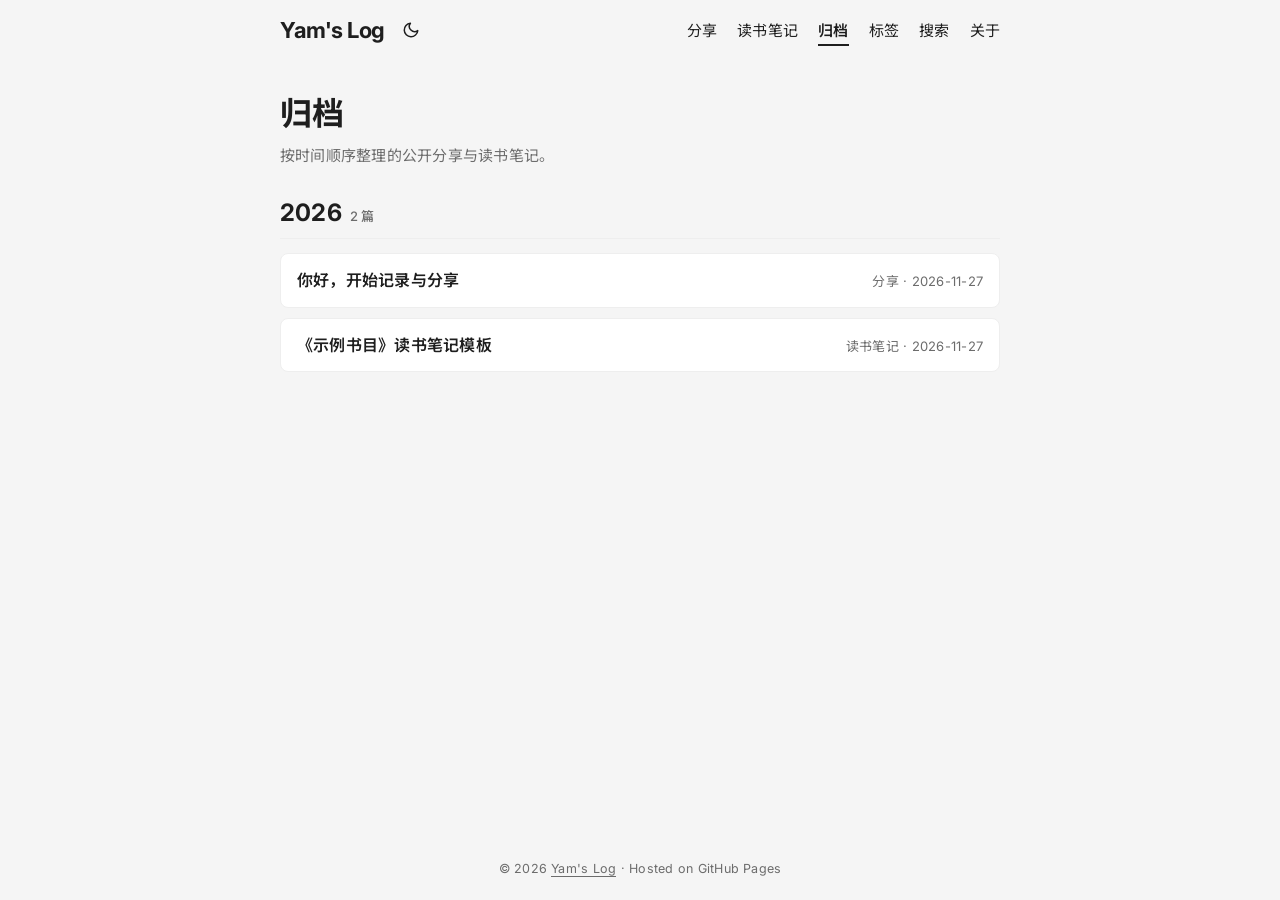
==== archives.html @ 6a303d7e "feat: add minimalist personal homepage and reading notes framework" ====
<!DOCTYPE html>
<html lang="zh-CN">
<head>
  <meta charset="utf-8">
  <meta name="viewport" content="width=device-width, initial-scale=1">
  <title>归档 · Yam's Log</title>
  <link rel="preconnect" href="https://fonts.googleapis.com">
  <link rel="preconnect" href="https://fonts.gstatic.com" crossorigin>
  <link href="https://fonts.googleapis.com/css2?family=Inter:wght@400;500;600;700&family=Noto+Sans+SC:wght@400;500;700&display=swap" rel="stylesheet">
  <script src="assets/js/theme.js"></script>
  <link rel="stylesheet" href="assets/css/style.css">
</head>
<body class="list" data-page="archives">
  <header id="site-header" class="header"></header>
  <main class="main">
    <header class="page-header">
      <h1>归档</h1>
      <p>按时间顺序整理的公开分享与读书笔记。</p>
    </header>
    <div id="archives-container"></div>
  </main>
  <footer id="site-footer" class="footer"></footer>
  <script src="data/site.js"></script>
  <script src="assets/js/app.js"></script>
</body>
</html>
---- assets/css/style.css ----
/* ==========================================================================
   PaperMod / Lil'Log inspired minimalist Chinese reading theme
   ========================================================================== */

:root {
  --main-width: 720px;
  --gap: 24px;
  --content-gap: 20px;
  --header-height: 60px;
  --footer-height: 60px;
  --radius: 8px;

  /* Light palette (PaperMod) */
  --theme: #ffffff;
  --list-bg: #f5f5f5;
  --entry: #ffffff;
  --primary: #1e1e1e;
  --content: #1f1f1f;
  --secondary: #6c6c6c;
  --tertiary: #d6d6d6;
  --border: #eeeeee;
  --code-bg: #f5f5f5;
  --hljs-bg: #1c1d21;
  --hljs-text: #d5d5d6;

  --font-sans: "Inter", "Noto Sans SC", -apple-system, BlinkMacSystemFont, "PingFang SC",
    "Hiragino Sans GB", "Microsoft YaHei", "Segoe UI", Roboto, sans-serif;
  --font-mono: ui-monospace, SFMono-Regular, Menlo, Monaco, Consolas, "Liberation Mono", monospace;
}

html.dark {
  --theme: #1d1e20;
  --list-bg: #1d1e20;
  --entry: #2e2e33;
  --primary: #dadadb;
  --content: #c4c4c5;
  --secondary: #9b9c9d;
  --tertiary: #414244;
  --border: #333333;
  --code-bg: #37383e;
  --hljs-bg: #2e2e33;
  --hljs-text: #dadadb;
}

*,
*::before,
*::after {
  box-sizing: border-box;
}

html {
  scroll-behavior: smooth;
  overflow-y: scroll;
  -webkit-text-size-adjust: 100%;
}

body {
  margin: 0;
  font-family: var(--font-sans);
  font-size: 16px;
  line-height: 1.8;
  letter-spacing: 0.015em;
  color: var(--primary);
  background: var(--theme);
  word-break: break-word;
  -webkit-font-smoothing: antialiased;
  -moz-osx-font-smoothing: grayscale;
}

body.list {
  background: var(--list-bg);
}

a {
  color: var(--primary);
  text-decoration: none;
}

h1, h2, h3, h4, h5, h6 {
  margin: 0;
  color: var(--primary);
  line-height: 1.35;
  font-weight: 700;
}

p {
  margin: 0;
}

button {
  font-family: inherit;
  cursor: pointer;
  background: none;
  border: 0;
  color: inherit;
  padding: 0;
}

/* ==========================================================================
   Header & Navigation
   ========================================================================== */

.header {
  width: 100%;
}

.nav {
  max-width: calc(var(--main-width) + var(--gap) * 2);
  margin: 0 auto;
  padding: 0 var(--gap);
  min-height: var(--header-height);
  display: flex;
  flex-wrap: wrap;
  align-items: center;
  justify-content: space-between;
  gap: 12px;
}

.logo-wrap {
  display: inline-flex;
  align-items: center;
  gap: 10px;
}

.logo {
  font-size: 22px;
  font-weight: 700;
  letter-spacing: -0.02em;
  line-height: var(--header-height);
  color: var(--primary);
}

#theme-toggle {
  display: inline-flex;
  align-items: center;
  justify-content: center;
  width: 32px;
  height: 32px;
  border-radius: 6px;
  color: var(--primary);
  transition: background 0.15s ease;
}

#theme-toggle:hover {
  background: var(--border);
}

#theme-toggle svg {
  width: 18px;
  height: 18px;
}

html.dark #moon {
  display: none;
}

html:not(.dark) #sun {
  display: none;
}

#menu {
  list-style: none;
  margin: 0;
  padding: 0;
  display: flex;
  align-items: center;
  flex-wrap: wrap;
  gap: 20px;
}

#menu a {
  font-size: 15px;
  color: var(--primary);
  padding: 4px 0;
  transition: opacity 0.15s ease;
}

#menu a:hover {
  opacity: 0.72;
}

#menu a.active {
  font-weight: 600;
  border-bottom: 2px solid var(--primary);
}

/* ==========================================================================
   Main Container
   ========================================================================== */

.main {
  position: relative;
  min-height: calc(100vh - var(--header-height) - var(--footer-height));
  max-width: calc(var(--main-width) + var(--gap) * 2);
  margin: 0 auto;
  padding: var(--gap);
}

/* ==========================================================================
   Home Welcome / Page Header
   ========================================================================== */

.home-info {
  margin: 18px 0 36px;
}

.home-info h1 {
  font-size: 32px;
  line-height: 1.35;
  margin-bottom: 14px;
}

.home-info .home-bio {
  font-size: 16px;
  line-height: 1.85;
  color: var(--secondary);
}

.social-icons {
  display: flex;
  align-items: center;
  gap: 14px;
  margin-top: 18px;
}

.social-icons a {
  display: inline-flex;
  align-items: center;
  justify-content: center;
  width: 28px;
  height: 28px;
  color: var(--primary);
  opacity: 0.85;
  transition: opacity 0.15s ease, transform 0.15s ease;
}

.social-icons a:hover {
  opacity: 1;
  transform: translateY(-1px);
}

.social-icons svg {
  width: 22px;
  height: 22px;
}

.page-header {
  margin: 8px 0 28px;
}

.page-header h1 {
  font-size: 32px;
  margin-bottom: 8px;
}

.page-header p {
  font-size: 15px;
  color: var(--secondary);
  line-height: 1.75;
}

/* ==========================================================================
   Filter Pills (Minimalist Monochrome)
   ========================================================================== */

.filter-bar {
  display: flex;
  flex-wrap: wrap;
  align-items: center;
  gap: 8px;
  margin-bottom: 20px;
}

.filter-pill {
  font-size: 13.5px;
  padding: 5px 14px;
  border-radius: var(--radius);
  background: var(--entry);
  border: 1px solid var(--border);
  color: var(--secondary);
  transition: background 0.15s ease, color 0.15s ease, border-color 0.15s ease;
}

.filter-pill:hover {
  color: var(--primary);
  border-color: var(--tertiary);
}

.filter-pill.active {
  background: var(--primary);
  color: var(--theme);
  border-color: var(--primary);
  font-weight: 500;
}

/* ==========================================================================
   Post / Book Entry Cards (PaperMod style)
   ========================================================================== */

.post-entry {
  position: relative;
  margin-bottom: var(--gap);
  padding: var(--gap);
  background: var(--entry);
  border-radius: var(--radius);
  border: 1px solid var(--border);
  transition: transform 0.1s ease, border-color 0.15s ease;
}

.post-entry:hover {
  border-color: var(--tertiary);
}

.post-entry:active {
  transform: scale(0.985);
}

.entry-header {
  display: flex;
  align-items: flex-start;
  justify-content: space-between;
  gap: 12px;
}

.entry-header h2 {
  font-size: 21px;
  line-height: 1.4;
  font-weight: 700;
}

.entry-badge {
  flex-shrink: 0;
  font-size: 12px;
  line-height: 1.4;
  padding: 3px 9px;
  border-radius: 6px;
  background: var(--code-bg);
  border: 1px solid var(--border);
  color: var(--secondary);
  margin-top: 2px;
}

.entry-book-author {
  margin-top: 4px;
  font-size: 13.5px;
  color: var(--secondary);
}

.entry-content {
  margin: 10px 0 12px;
  color: var(--secondary);
  font-size: 14.5px;
  line-height: 1.7;
  overflow: hidden;
  display: -webkit-box;
  -webkit-box-orient: vertical;
  -webkit-line-clamp: 2;
}

.entry-footer {
  display: flex;
  flex-wrap: wrap;
  align-items: center;
  gap: 6px 14px;
  color: var(--secondary);
  font-size: 13px;
}

.entry-link {
  position: absolute;
  inset: 0;
  border-radius: var(--radius);
}

.entry-link:focus-visible {
  outline: 2px solid var(--primary);
  outline-offset: 2px;
}

.empty-state {
  padding: 36px 24px;
  text-align: center;
  background: var(--entry);
  border: 1px solid var(--border);
  border-radius: var(--radius);
  color: var(--secondary);
  font-size: 15px;
}

/* ==========================================================================
   Archives
   ========================================================================== */

.archive-year {
  margin-top: 28px;
}

.archive-year:first-child {
  margin-top: 0;
}

.archive-year-header {
  font-size: 24px;
  padding-bottom: 8px;
  border-bottom: 1px solid var(--border);
  margin-bottom: 14px;
  display: flex;
  align-items: baseline;
  gap: 8px;
}

.archive-count {
  font-size: 13px;
  font-weight: 500;
  color: var(--secondary);
}

.archive-entry {
  position: relative;
  display: flex;
  align-items: baseline;
  justify-content: space-between;
  gap: 16px;
  padding: 12px 16px;
  margin-bottom: 10px;
  background: var(--entry);
  border: 1px solid var(--border);
  border-radius: var(--radius);
  transition: border-color 0.15s ease;
}

.archive-entry:hover {
  border-color: var(--tertiary);
}

.archive-entry-title {
  font-size: 16px;
  font-weight: 600;
  color: var(--primary);
}

.archive-entry-meta {
  flex-shrink: 0;
  font-size: 13px;
  color: var(--secondary);
}

/* ==========================================================================
   Tags
   ========================================================================== */

.terms-tags {
  display: flex;
  flex-wrap: wrap;
  gap: 10px;
  margin-bottom: 28px;
}

.terms-tags a,
.terms-tags button {
  display: inline-flex;
  align-items: center;
  gap: 6px;
  padding: 6px 14px;
  border-radius: var(--radius);
  background: var(--entry);
  border: 1px solid var(--border);
  font-size: 14px;
  color: var(--primary);
  transition: border-color 0.15s ease, background 0.15s ease;
}

.terms-tags button:hover,
.terms-tags button.active {
  background: var(--primary);
  color: var(--theme);
  border-color: var(--primary);
}

.terms-tags sup {
  font-size: 12px;
  opacity: 0.72;
}

/* ==========================================================================
   Search
   ========================================================================== */

.search-box {
  margin-bottom: 24px;
}

.search-input {
  width: 100%;
  padding: 12px 16px;
  font-family: inherit;
  font-size: 16px;
  color: var(--primary);
  background: var(--entry);
  border: 1px solid var(--tertiary);
  border-radius: var(--radius);
  outline: none;
  transition: border-color 0.15s ease;
}

.search-input:focus {
  border-color: var(--primary);
}

.search-input::placeholder {
  color: var(--secondary);
}

/* ==========================================================================
   Article / Post Reading View
   ========================================================================== */

.post-single {
  padding-bottom: 24px;
}

.post-header {
  margin: 16px auto 24px;
}

.post-breadcrumbs {
  font-size: 13.5px;
  color: var(--secondary);
  margin-bottom: 12px;
}

.post-breadcrumbs a {
  color: var(--secondary);
}

.post-breadcrumbs a:hover {
  color: var(--primary);
}

.post-title {
  font-size: 34px;
  line-height: 1.3;
  margin-bottom: 12px;
}

.post-meta {
  display: flex;
  flex-wrap: wrap;
  align-items: center;
  gap: 6px 14px;
  font-size: 14px;
  color: var(--secondary);
}

.book-meta-card {
  margin: 18px 0 24px;
  padding: 14px 18px;
  background: var(--code-bg);
  border: 1px solid var(--border);
  border-radius: var(--radius);
  font-size: 14px;
  color: var(--secondary);
  display: flex;
  flex-wrap: wrap;
  gap: 8px 20px;
}

.book-meta-card strong {
  color: var(--primary);
  font-weight: 600;
}

/* Collapsible TOC (PaperMod style) */
.toc {
  margin: 0 0 32px;
  padding: 10px 16px;
  border: 1px solid var(--border);
  border-radius: var(--radius);
  background: var(--code-bg);
  font-size: 14.5px;
}

html.dark .toc {
  background: var(--entry);
}

.toc summary {
  cursor: pointer;
  font-weight: 600;
  color: var(--primary);
  user-select: none;
  list-style: none;
  display: flex;
  align-items: center;
  gap: 8px;
}

.toc summary::-webkit-details-marker {
  display: none;
}

.toc summary::before {
  content: "▸";
  font-size: 12px;
  transition: transform 0.15s ease;
}

.toc[open] summary::before {
  transform: rotate(90deg);
}

.toc .toc-inner {
  margin: 10px 0 4px;
  padding-left: 16px;
}

.toc ul {
  margin: 0;
  padding: 0;
  list-style: none;
}

.toc li {
  margin: 5px 0;
  line-height: 1.55;
}

.toc li.toc-h3 {
  padding-left: 16px;
  font-size: 13.5px;
}

.toc a {
  color: var(--secondary);
}

.toc a:hover {
  color: var(--primary);
  text-decoration: underline;
  text-underline-offset: 3px;
}

/* Article Markdown Content */
.post-content {
  color: var(--content);
  font-size: 16px;
  line-height: 1.85;
  counter-reset: fig;
}

.post-content > *:first-child {
  margin-top: 0;
}

.post-content h1 {
  font-size: 26px;
  margin: 34px 0 16px;
}

.post-content h2 {
  font-size: 22px;
  margin: 32px 0 14px;
  padding-bottom: 6px;
  border-bottom: 1px solid var(--border);
}

.post-content h3 {
  font-size: 18px;
  margin: 26px 0 12px;
}

.post-content h4 {
  font-size: 16px;
  margin: 22px 0 10px;
}

.post-content p {
  margin-bottom: var(--content-gap);
}

.post-content a {
  color: var(--primary);
  box-shadow: 0 1px 0 var(--secondary);
  transition: opacity 0.15s ease;
}

.post-content a:hover {
  opacity: 0.7;
}

.post-content strong {
  color: var(--primary);
  font-weight: 700;
}

.post-content ul,
.post-content ol {
  margin: 0 0 var(--content-gap);
  padding-left: 1.6em;
}

.post-content li {
  margin-bottom: 6px;
}

.post-content li > p {
  margin-bottom: 6px;
}

.post-content blockquote {
  margin: 22px 0;
  padding: 4px 16px;
  border-left: 3px solid var(--primary);
  color: var(--secondary);
}

.post-content blockquote p:last-child {
  margin-bottom: 0;
}

.post-content hr {
  margin: 32px 0;
  height: 1px;
  border: 0;
  background: var(--border);
}

.post-content code {
  font-family: var(--font-mono);
  font-size: 0.84em;
  padding: 2px 6px;
  margin: 0 2px;
  background: var(--code-bg);
  border-radius: 4px;
}

.post-content pre {
  position: relative;
  margin: 18px 0 22px;
  padding: 16px 18px;
  background: var(--hljs-bg);
  color: var(--hljs-text);
  border-radius: var(--radius);
  overflow-x: auto;
  line-height: 1.6;
}

.post-content pre code {
  background: transparent;
  padding: 0;
  margin: 0;
  font-size: 13.5px;
  color: inherit;
}

.copy-code-btn {
  position: absolute;
  top: 10px;
  right: 10px;
  padding: 3px 9px;
  font-size: 12px;
  color: #c4c4c5;
  background: rgba(255, 255, 255, 0.1);
  border-radius: 4px;
  opacity: 0;
  transition: opacity 0.15s ease, background 0.15s ease;
}

.post-content pre:hover .copy-code-btn,
.copy-code-btn:focus-visible {
  opacity: 1;
}

.copy-code-btn:hover {
  background: rgba(255, 255, 255, 0.2);
}

.post-content table {
  width: 100%;
  border-collapse: collapse;
  margin: 20px 0 26px;
  font-size: 14.5px;
  display: block;
  overflow-x: auto;
}

.post-content th,
.post-content td {
  padding: 10px 12px;
  border-bottom: 1px solid var(--border);
  text-align: left;
}

.post-content th {
  font-weight: 600;
  color: var(--primary);
  border-bottom-width: 2px;
}

.post-content figure {
  margin: 24px 0 30px;
  text-align: center;
}

.post-content img {
  max-width: 100%;
  height: auto;
  border-radius: 6px;
  display: block;
  margin: 0 auto;
}

.post-content figcaption {
  margin-top: 10px;
  font-size: 13.5px;
  line-height: 1.5;
  color: var(--secondary);
}

.post-content figcaption::before {
  counter-increment: fig;
  content: "图 " counter(fig) "：";
  font-weight: 600;
}

/* Post Footer */
.post-footer {
  margin-top: 48px;
}

.post-tags {
  display: flex;
  flex-wrap: wrap;
  gap: 8px;
  margin-bottom: 24px;
}

.post-tags a {
  display: inline-block;
  padding: 4px 12px;
  font-size: 13.5px;
  border-radius: var(--radius);
  background: var(--code-bg);
  border: 1px solid var(--border);
  color: var(--secondary);
  transition: color 0.15s ease, border-color 0.15s ease;
}

.post-tags a:hover {
  color: var(--primary);
  border-color: var(--tertiary);
}

.paginav {
  display: flex;
  justify-content: space-between;
  gap: 14px;
  border: 1px solid var(--border);
  border-radius: var(--radius);
  background: var(--code-bg);
  padding: 12px 16px;
}

html.dark .paginav {
  background: var(--entry);
}

.paginav a {
  display: flex;
  flex-direction: column;
  max-width: 48%;
  font-size: 14px;
}

.paginav a.next {
  margin-left: auto;
  text-align: right;
}

.paginav .nav-label {
  font-size: 12px;
  color: var(--secondary);
  margin-bottom: 2px;
}

.paginav .nav-title {
  font-weight: 600;
  color: var(--primary);
}

/* ==========================================================================
   Footer
   ========================================================================== */

.footer {
  max-width: calc(var(--main-width) + var(--gap) * 2);
  margin: 0 auto;
  padding: 18px var(--gap);
  min-height: var(--footer-height);
  text-align: center;
  font-size: 12.5px;
  line-height: 1.8;
  color: var(--secondary);
}

.footer a {
  color: var(--secondary);
  border-bottom: 1px solid var(--secondary);
}

.footer a:hover {
  color: var(--primary);
  border-bottom-color: var(--primary);
}

/* ==========================================================================
   Responsive
   ========================================================================== */

@media (max-width: 640px) {
  :root {
    --gap: 16px;
  }

  .nav {
    padding: 10px var(--gap);
  }

  .logo {
    line-height: 1.4;
    font-size: 20px;
  }

  #menu {
    gap: 14px;
  }

  #menu a {
    font-size: 14px;
  }

  .home-info h1,
  .page-header h1 {
    font-size: 26px;
  }

  .post-title {
    font-size: 26px;
  }

  .entry-header h2 {
    font-size: 19px;
  }

  .archive-entry {
    flex-direction: column;
    gap: 4px;
  }

  .paginav {
    flex-direction: column;
  }

  .paginav a {
    max-width: 100%;
  }

  .paginav a.next {
    text-align: left;
    margin-left: 0;
  }
}
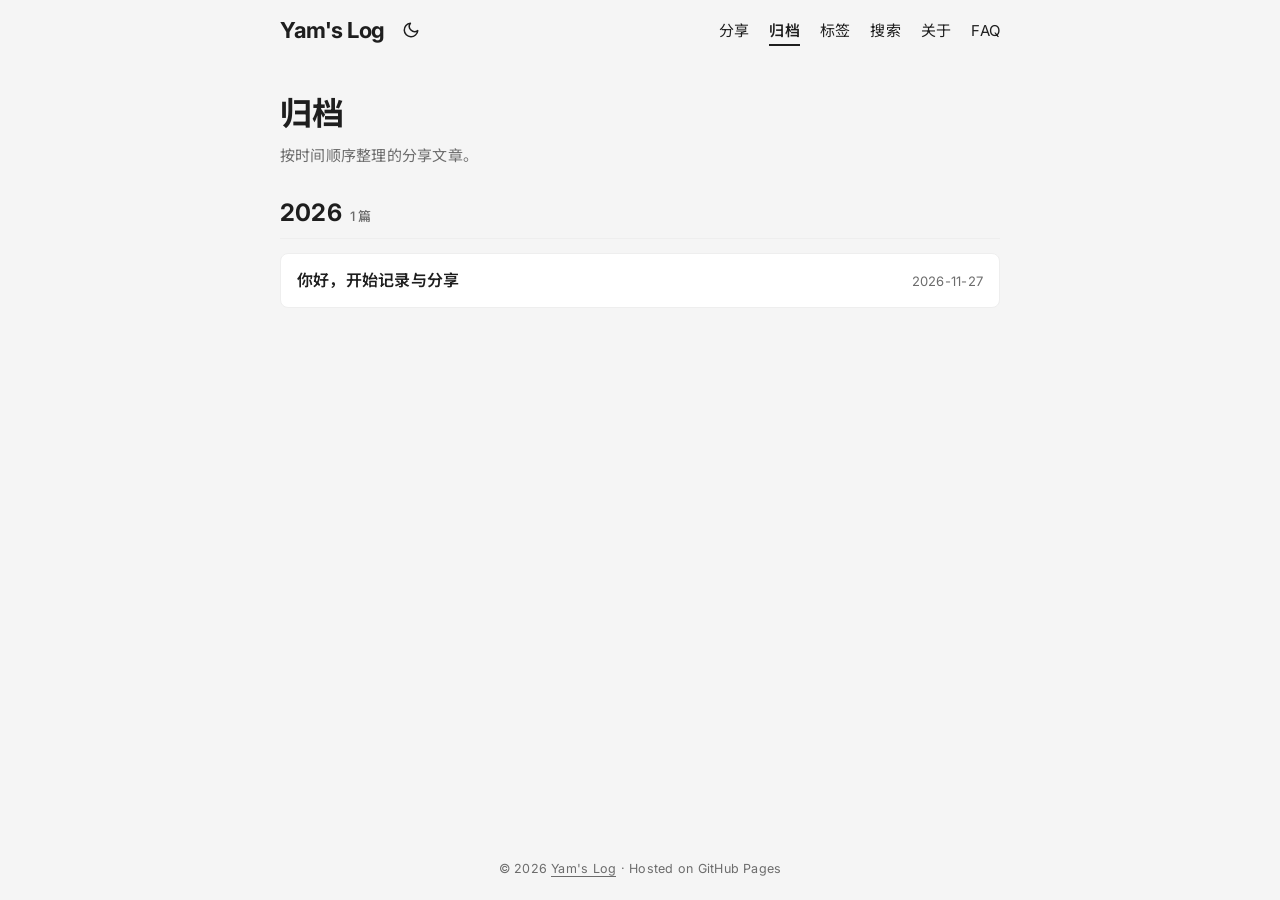
==== commit 7d60b283: "refactor: focus site on pure theory sharing and keep reading notes local" ====
--- a/archives.html
+++ b/archives.html
@@ -15,7 +15,7 @@
   <main class="main">
     <header class="page-header">
       <h1>归档</h1>
-      <p>按时间顺序整理的公开分享与读书笔记。</p>
+      <p>按时间顺序整理的分享文章。</p>
     </header>
     <div id="archives-container"></div>
   </main>
